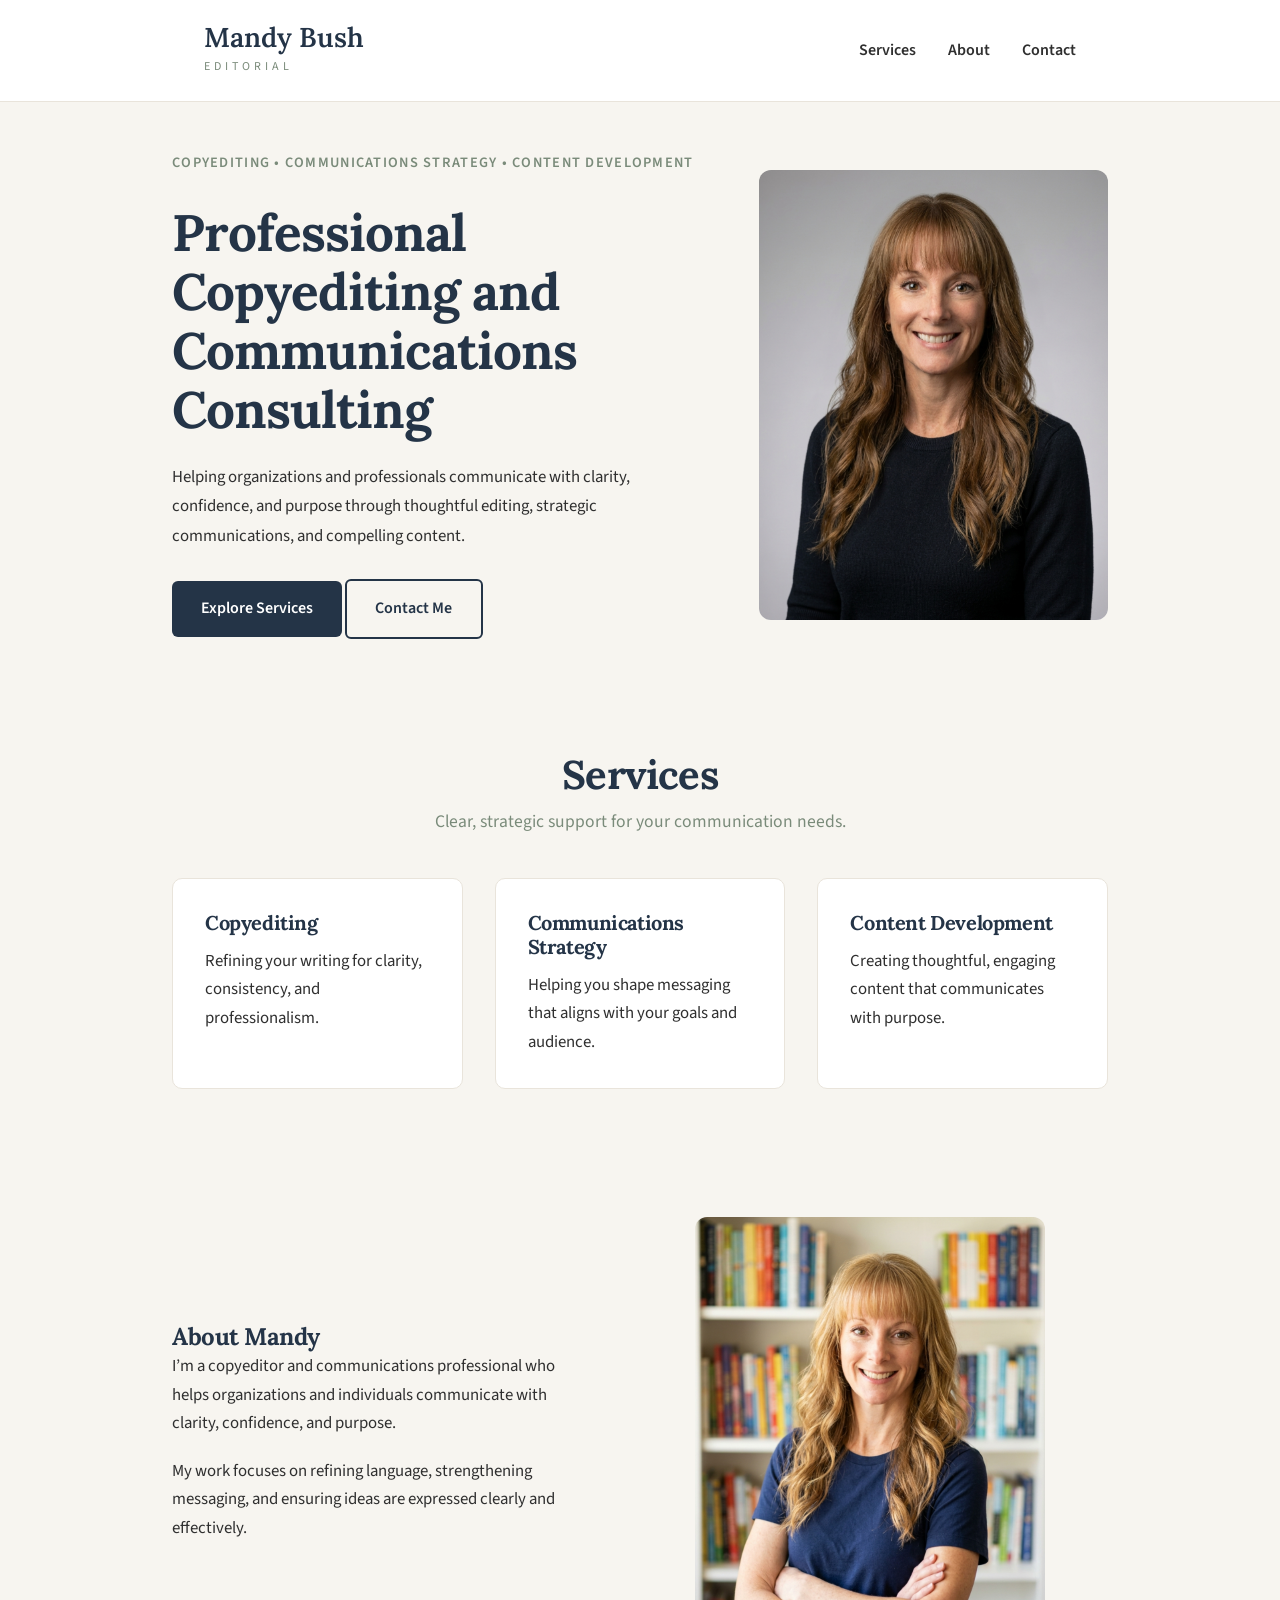
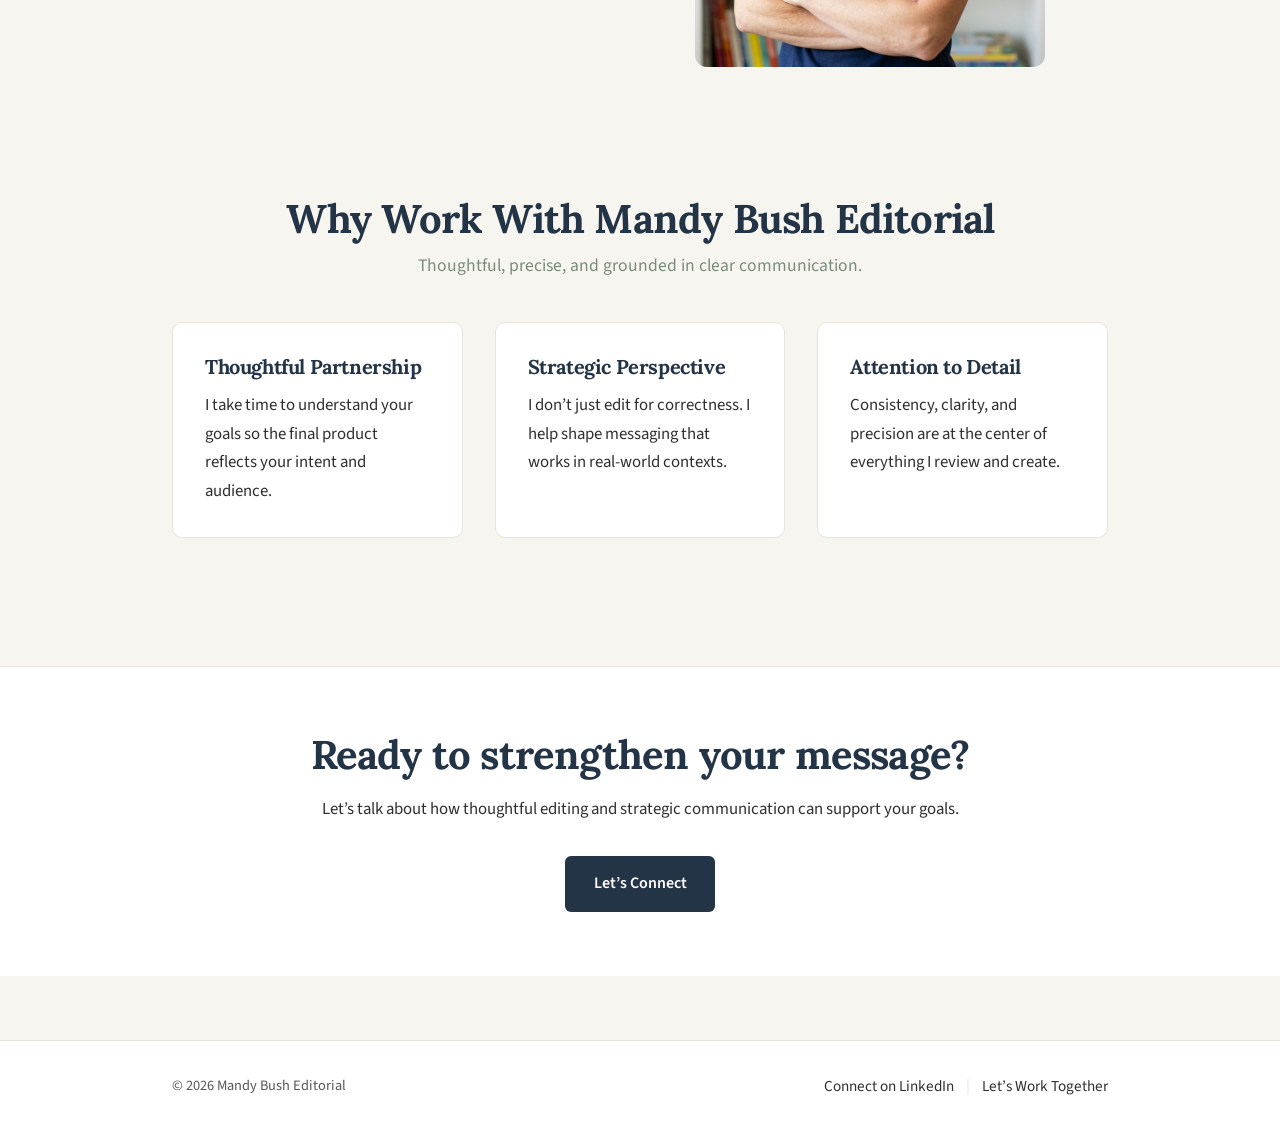
==== index.html @ 387d7956 "header and footer update" ====
<!DOCTYPE html>
<html lang="en">
<head>
    <meta charset="UTF-8">
    <meta name="viewport" content="width=device-width, initial-scale=1.0">

    <title>Mandy Bush Editorial</title>

    <link rel="preconnect" href="https://fonts.googleapis.com">
    <link rel="preconnect" href="https://fonts.gstatic.com" crossorigin>

    <link href="https://fonts.googleapis.com/css2?family=Lora:wght@500;600;700&family=Source+Sans+3:wght@400;500;600&display=swap" rel="stylesheet">

    <link rel="stylesheet" href="css/style.css">
</head>

<body>

<header class="site-header">
    <div class="container">
    <nav>
        <div class="logo">
            <a href="index.html">
                <span class="logo-main">Mandy Bush</span>
                <span class="logo-sub">Editorial</span>
            </a>
        </div>

     <ul class="nav-links">
    <li><a href="services.html">Services</a></li>
    <li><a href="about.html">About</a></li>
    <li><a href="contact.html">Contact</a></li>
</ul>
    </nav>
</div>
</header>
<main>
<section class="hero">
    <div class="container">
        <div class="hero-grid">

        <div class="hero-text">
            <p class="eyebrow">Copyediting • Communications Strategy • Content Development</p>

            <h2>Professional Copyediting and Communications Consulting</h2>

            <p class="hero-description">
                Helping organizations and professionals communicate with clarity, confidence, and purpose through thoughtful editing, strategic communications, and compelling content.
            </p>

            <div class="hero-buttons">
                <a href="services.html" class="button">Explore Services</a>
                <a href="contact.html" class="button button-secondary">Contact Me</a>
            </div>
        </div>

        <img src="images/headshot.jpg" alt="Mandy Bush" class="hero-photo">

        </div>
    </div>
</section>

<section class="services">
    <div class="container">
    <div class="section-header">
        <h3>Services</h3>
        <p>Clear, strategic support for your communication needs.</p>
        </div>

    <div class="services-grid">

        <div class="service-card">
            <h4>Copyediting</h4>
            <p>Refining your writing for clarity, consistency, and professionalism.</p>
        </div>

        <div class="service-card">
            <h4>Communications Strategy</h4>
            <p>Helping you shape messaging that aligns with your goals and audience.</p>
        </div>

        <div class="service-card">
            <h4>Content Development</h4>
            <p>Creating thoughtful, engaging content that communicates with purpose.</p>
        </div>

    </div>
</div>
</section>
<section class="about-preview">
    <div class="container about-grid">

        <div class="about-text">
            <h2>About Mandy</h2>

            <p>
                I’m a copyeditor and communications professional who helps organizations and individuals communicate with clarity, confidence, and purpose.
            </p>

            <p>
                My work focuses on refining language, strengthening messaging, and ensuring ideas are expressed clearly and effectively.
            </p>
        </div>

        <!-- IMAGE SIDE -->
        <div class="about-image">
            <img src="images/workinginhomelibrary.jpg" alt="Mandy Bush working" class="hero-photo">
        </div>

    </div>
</section>
<section class="why-section">
    <div class="container">
    <div class="section-header">
     <h3>Why Work With Mandy Bush Editorial</h3>
        <p>Thoughtful, precise, and grounded in clear communication.</p>
    </div>

    <div class="why-grid">

        <div class="why-card">
            <h4>Thoughtful Partnership</h4>
            <p>I take time to understand your goals so the final product reflects your intent and audience.</p>
        </div>

        <div class="why-card">
            <h4>Strategic Perspective</h4>
            <p>I don’t just edit for correctness. I help shape messaging that works in real-world contexts.</p>
        </div>

        <div class="why-card">
            <h4>Attention to Detail</h4>
            <p>Consistency, clarity, and precision are at the center of everything I review and create.</p>
        </div>

    </div>
</div>
</section>
<section class="cta">
    <div class="container">
    <div class="cta-content">
        <h3>Ready to strengthen your message?</h3>

        <p>
            Let’s talk about how thoughtful editing and strategic communication can support your goals.
        </p>

        <a href="contact.html" class="button">Let’s Connect</a>
        </div>
</section>

</main>
<div id="footer"></div>

<script>
fetch("/partials/footer.html")
  .then(res => res.text())
  .then(data => {
    document.getElementById("footer").innerHTML = data;
  });
</script>

</body>
</html>
---- css/style.css ----
/* ===================================
   1. Variables
=================================== */
:root {
    --container: 1000px;
    --gutter: 2rem;

    --color-background: #f7f5f0;
    --color-surface: #ffffff;
    --color-text: #2f2f2f;
    --color-heading: #243447;
    --color-accent: #7a8b7a;
    --color-border: #e9e4db;

    --font-heading: "Lora", serif;
    --font-body: "Source Sans 3", Arial, sans-serif;

    --transition: 0.3s ease;
}
/* ===================================
   2. Base Styles
=================================== */
*,
*::before,
*::after {
    margin: 0;
    padding: 0;
    box-sizing: border-box;
}
html {
    scroll-behavior: smooth;
}
body {
    font-family: var(--font-body);
    background: var(--color-background);
    color: var(--color-text);
    line-height: 1.7;
}
img {
    display: block;
    max-width: 100%;
    height: auto;
}
a {
    color: inherit;
    text-decoration: none;
    transition: color var(--transition);
}
ul {
    list-style: none;
}
.container {
    max-width: var(--container);
    margin: 0 auto;
    padding: 0 var(--gutter);
}
/* ===================================
   3. Header & Navigation
=================================== */
header {
    background: var(--color-surface);
    border-bottom: 1px solid var(--color-border);
}
nav {
    max-width: var(--container);
    margin: 0 auto;
    padding: 1.5rem var(--gutter);

    display: flex;
    justify-content: space-between;
    align-items: center;
}
.logo a {
    display: flex;
    flex-direction: column;
}
.logo-main {
    font-family: var(--font-heading);
    font-size: 1.7rem;
    font-weight: 600;
    color: var(--color-heading);
    line-height: 1;
}
.logo-sub {
    font-size: .75rem;
    letter-spacing: .25rem;
    text-transform: uppercase;
    color: var(--color-accent);
    margin-top: .35rem;
}
.nav-links {
    display: flex;
    gap: 2rem;
}
.nav-links a {
    font-weight: 600;
}
.nav-links a:hover {
    color: var(--color-accent);
}
header {
    position: sticky;
    top: 0;
    z-index: 1000;
}
/* ===================================
   4. Hero
=================================== */
.hero {
    padding: 3rem 0;
}
.hero-grid {
    display: grid;
    grid-template-columns: 1.2fr 0.8fr;
    gap: 4rem;
    align-items: center;
}
.hero-text {
    max-width: 620px;
    text-align: left;
}
.hero h2 {
    font-family: var(--font-heading);
    font-size: clamp(2.5rem, 5vw, 3.2rem);
    line-height: 1.15;
    color: var(--color-heading);
    margin-bottom: 1.5rem;
}
.hero-description,
.hero-text p {
    margin-bottom: 1.75rem;
}
.hero-image {
    display: flex;
    justify-content: center;
    align-items: center;
}
.eyebrow {
    color: var(--color-accent);
    font-size: 0.9rem;
    font-weight: 600;
    letter-spacing: 0.08rem;
    text-transform: uppercase;
    margin-bottom: 1rem;
}
/* ===================================
   Buttons
=================================== */
.button {
    display: inline-block;
    padding: 0.9rem 1.8rem;
    background: var(--color-heading);
    color: white;
    border-radius: 6px;
    font-weight: 600;
    transition: background var(--transition),
                transform var(--transition);
}
.button:hover {
    background: var(--color-accent);
    transform: translateY(-2px);
}
.button-secondary {
    background: transparent;
    color: var(--color-heading);
    border: 2px solid var(--color-heading);
}
.button-secondary:hover {
    background: var(--color-heading);
    color: white;
}
/* ===================================
   5. Services
=================================== */
.services {
    padding: 4rem 0;
}
.section-header {
    max-width: 900px;
    margin: 0 auto 2.5rem;
    text-align: center;
}
.section-header h3 {
    font-family: var(--font-heading);
    font-size: 2.5rem;
    color: var(--color-heading);
    margin-bottom: 0.5rem;
}
.section-header p {
    font-size: 1.1rem;
    color: var(--color-accent);
}
.services-grid {
    display: grid;
    grid-template-columns: repeat(3, 1fr);
    gap: 2rem;
}
.service-card {
    background: var(--color-surface);
    border: 1px solid var(--color-border);
    border-radius: 10px;
    padding: 2rem;
    transition: transform var(--transition), box-shadow var(--transition);
}

.service-card:hover {
    transform: translateY(-4px);
    box-shadow: 0 10px 24px rgba(0, 0, 0, 0.06);
}

.service-card h4 {
    font-family: var(--font-heading);
    color: var(--color-heading);
    margin-bottom: 0.75rem;
}

.service-card p {
    line-height: 1.7;
}
/* ===================================
   6. About Preview (Homepage)
=================================== */
.about-preview {
    padding: 4rem 0;
}
.about-grid {
    display: grid;
    grid-template-columns: 1fr 1.2fr;
    gap: 4rem;
    align-items: center;
}
.about-image {
    display: flex;
    justify-content: center;
    align-items: center;
}
.about-text h3 {
    font-family: var(--font-heading);
    font-size: 2.5rem;
    color: var(--color-heading);
    margin-bottom: 1.5rem;
}
.about-text p {
    margin-bottom: 1.2rem;
    line-height: 1.7;
}
/* ===================================
   7. Why Work With Mandy Bush Editorial
=================================== */
.why-section {
    padding: 4rem 0;
}
.why-grid {
    display: grid;
    grid-template-columns: repeat(3, 1fr);
    gap: 2rem;
}
.why-card {
    background: var(--color-surface);
    border: 1px solid var(--color-border);
    border-radius: 10px;
    padding: 2rem;
    transition: transform var(--transition), box-shadow var(--transition);
}

.why-card:hover {
    transform: translateY(-4px);
    box-shadow: 0 10px 24px rgba(0, 0, 0, 0.06);
}

.why-card h4 {
    font-family: var(--font-heading);
    color: var(--color-heading);
    margin-bottom: 0.75rem;
}

.why-card p {
    line-height: 1.7;
}
/* ===================================
   8. Call to Action
=================================== */
.cta {
    padding: 4rem 2rem;
    margin-top: 4rem;
    background: var(--color-surface);
    border-top: 1px solid var(--color-border);
}
.cta-content {
    max-width: 800px;
    margin: 0 auto;
    text-align: center;
}
.cta h3 {
    font-family: var(--font-heading);
    font-size: 2.5rem;
    color: var(--color-heading);
    margin-bottom: 1rem;
}
.cta p {
    max-width: 650px;
    margin: 0 auto 2rem;
    line-height: 1.7;
}
/* ===================================
   9. Global Typography
=================================== */
section {
    padding: 5rem 2rem;
}
h1,
h2,
h3,
h4 {
    font-family: var(--font-heading);
    color: var(--color-heading);
    line-height: 1.2;
    letter-spacing: -0.02em;
}
h3 {
    font-size: 2.2rem;
    margin-bottom: 1rem;
}
h4 {
    font-size: 1.25rem;
    margin-bottom: 0.75rem;
}
p {
    font-size: 1.05rem;
    line-height: 1.75;
    color: var(--color-text);
}
.hero-text,
.about-text {
    text-align: left;
}
/* ===================================
   Responsive
=================================== */
@media (max-width: 900px) {
    .hero-grid,
    .about-grid,
    .contact-grid {
        grid-template-columns: 1fr;
        text-align: center;
    }
    .services-grid,
    .why-grid {
        grid-template-columns: 1fr;
    }
    .hero-text {
        text-align: center;
    }
    .hero-image {
        margin-top: 2rem;
        justify-content: center;
    }
    .hero-photo {
        width: 280px;
        height: 360px;
        margin: 0 auto;
    }
}
@media (max-width: 600px) {
    .hero h2 {
        font-size: 2.2rem;
    }
    h3 {
        font-size: 1.8rem;
    }
    section {
        padding: 3.5rem 1.5rem;
    }
    nav {
        flex-direction: column;
        gap: 1rem;
    }
    .nav-links {
        flex-direction: column;
        gap: 1rem;
        align-items: center;
    }
}
/* ===================================
   About Page
=================================== */
.page-hero {
    padding: 4rem 0 2rem;
    text-align: center;
}
.page-hero h1 {
    font-family: "Lora", serif;
    font-size: 3rem;
    color: #243447;
    margin-bottom: 0.5rem;
}
.page-hero p {
    color: #7a8b7a;
    font-size: 1.2rem;
}
.about-page {
    padding: 3rem 0 5rem;
}
.about-page-grid {
    display: grid;
    grid-template-columns: 1.2fr 0.8fr;
    gap: 4rem;
    align-items: center;
}
.about-page-text p {
    margin-bottom: 1.2rem;
    line-height: 1.8;
}
.about-page-image {
    display: flex;
    justify-content: center;
}
.about-page-image img {
    width: 100%;
    max-width: 360px;
    border-radius: 12px;
}
/* ===================================
   12. Contact Page
=================================== */
.contact-section {
    padding: 3rem 0 5rem;
}
.contact-grid {
    display: grid;
    grid-template-columns: 1.2fr 1fr;
    gap: 4rem;
    align-items: start;
}
.contact-text h2 {
    font-size: 2.2rem;
    margin-bottom: 1rem;
}
.contact-text p {
    margin-bottom: 1rem;
}
.contact-card {
    background: var(--color-surface);
    border: 1px solid var(--color-border);
    padding: 2rem;
    border-radius: 10px;
}
.contact-card h3 {
    font-family: var(--font-heading);
    margin-bottom: 1rem;
    color: var(--color-heading);
}
.contact-card ul {
    list-style: disc;
    padding-left: 1.2rem;
}
.contact-card li {
    margin-bottom: 0.5rem;
}
/* ===================================
   13. Services Page
=================================== */
.services-page .services-grid {
    margin-top: 2rem;
}
/* ===================================
   Image Styling (GLOBAL CONSOLIDATION)
=================================== */
.hero-photo {
    width: 350px;
    height: 450px;
    object-fit: cover;
    border-radius: 12px;
    display: block;
    transition: transform var(--transition);
}
.hero-photo:hover {
    transform: scale(1.02);
}
.site-footer {
    background: var(--color-surface);
    border-top: 1px solid var(--color-border);
    padding: 2rem 0;
    margin-top: 4rem;
}

.footer-inner {
    display: flex;
    justify-content: space-between;
    align-items: center;
}

.footer-left {
    font-size: 0.9rem;
    color: var(--color-text);
    opacity: 0.8;
}

.footer-right {
    display: flex;
    align-items: center;
    gap: 0.75rem;
}

.footer-link {
    color: var(--color-text);
    text-decoration: none;
    font-size: 0.95rem;
    transition: var(--transition);
}

.footer-link:hover {
    color: var(--color-accent);
}

.footer-divider {
    color: var(--color-border);
}

@media (max-width: 700px) {
    .footer-inner {
        flex-direction: column;
        gap: 1rem;
        text-align: center;
    }
}
.container {
    max-width: var(--container);
    margin: 0 auto;
    padding: 0 var(--gutter);
}
.site-header,
.site-footer {
    background: var(--color-surface);
}
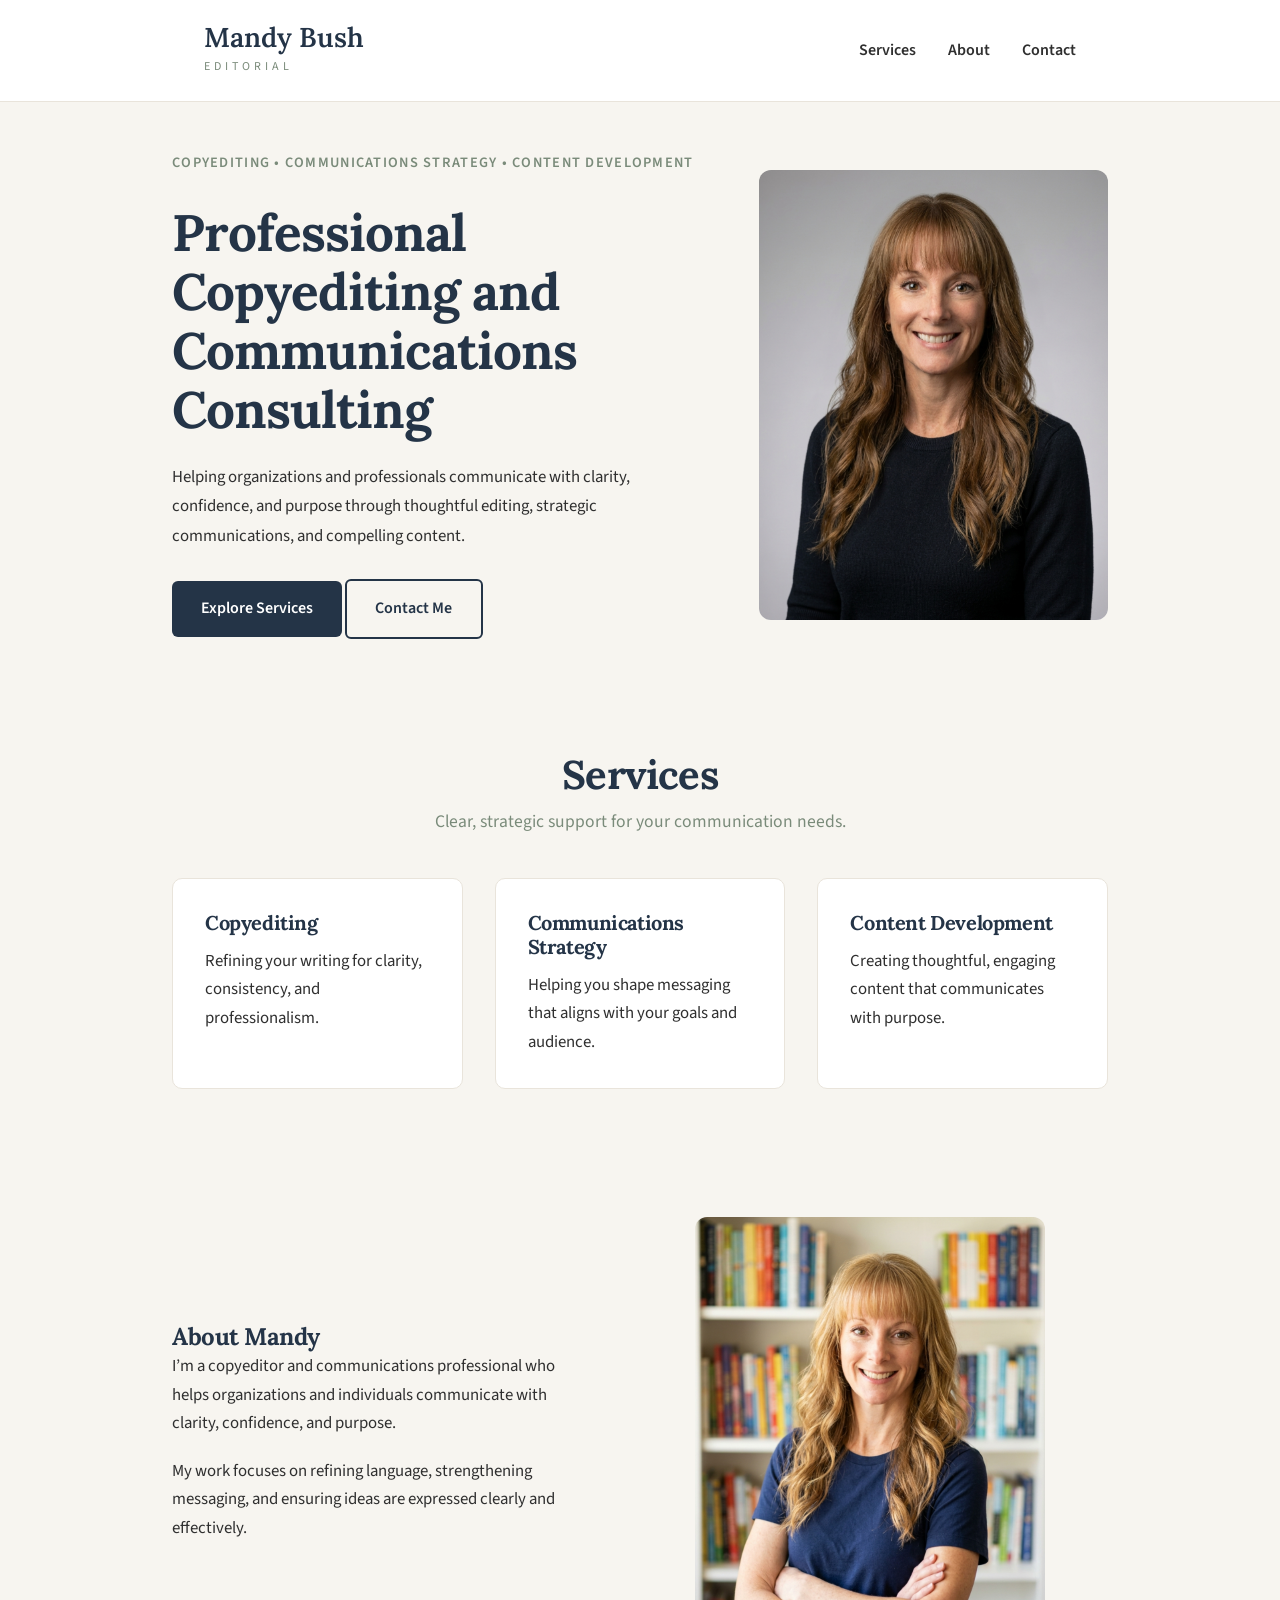
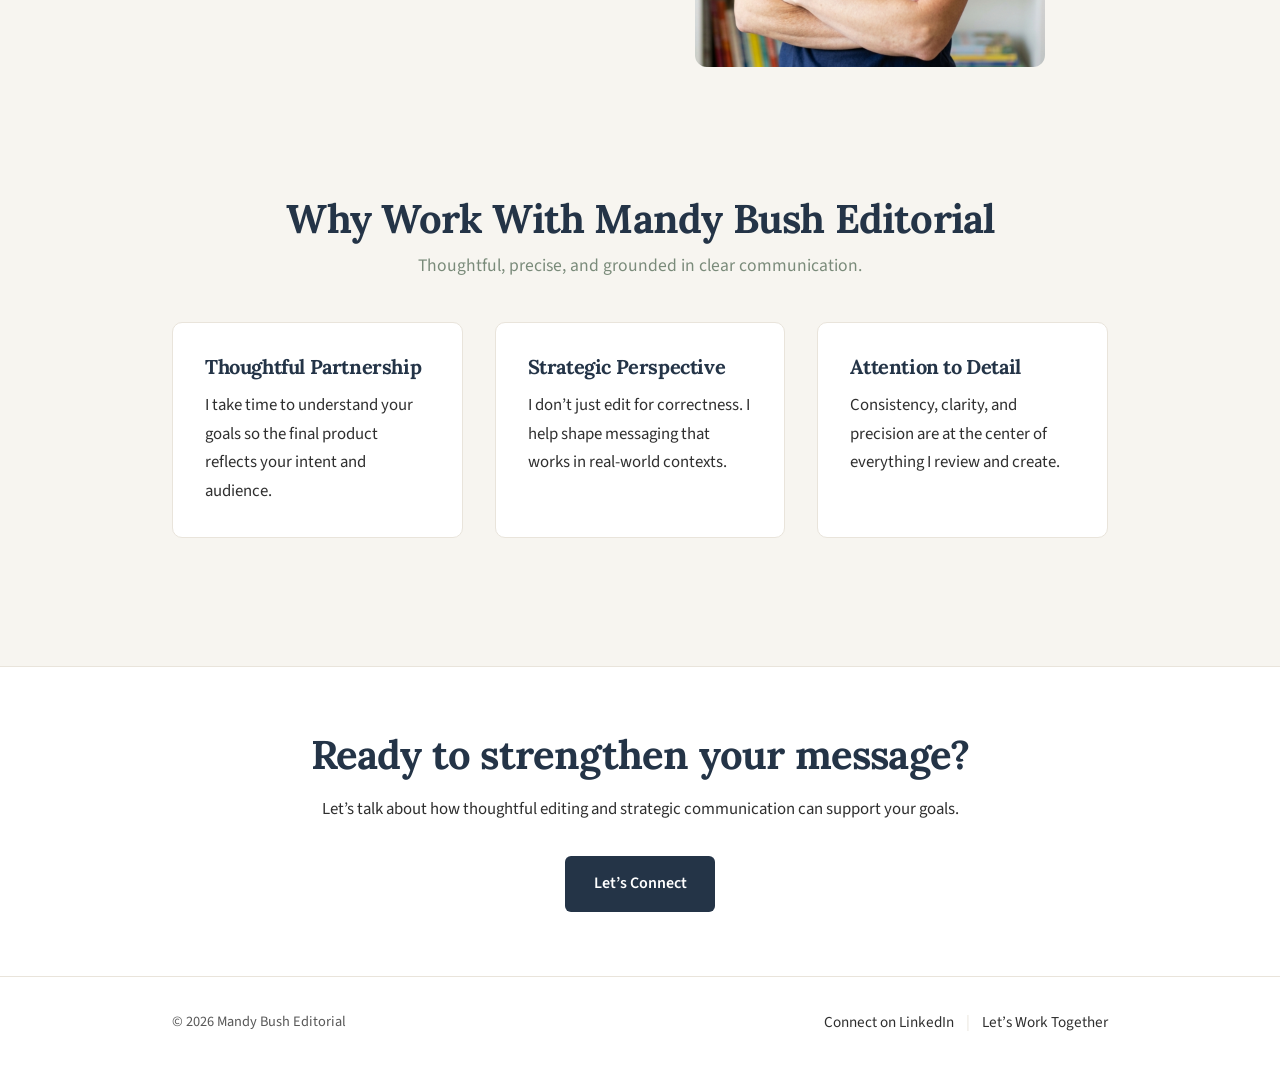
==== commit a7df866c: "update CTA spacing" ====
--- a/index.html
+++ b/index.html
@@ -148,10 +148,8 @@
         <a href="contact.html" class="button">Let’s Connect</a>
         </div>
 </section>
-
 </main>
 <div id="footer"></div>
-
 <script>
 fetch("/partials/footer.html")
   .then(res => res.text())
--- a/css/style.css
+++ b/css/style.css
@@ -532,4 +532,18 @@
 .site-header,
 .site-footer {
     background: var(--color-surface);
+}
+main {
+    margin-bottom: 0;
+    padding-bottom: 0;
+}
+main > *:last-child {
+    margin-bottom: 0;
+}
+.site-footer {
+    margin-top: 0; /* prevents double spacing */
+}
+
+main {
+    padding-bottom: 0;
 }
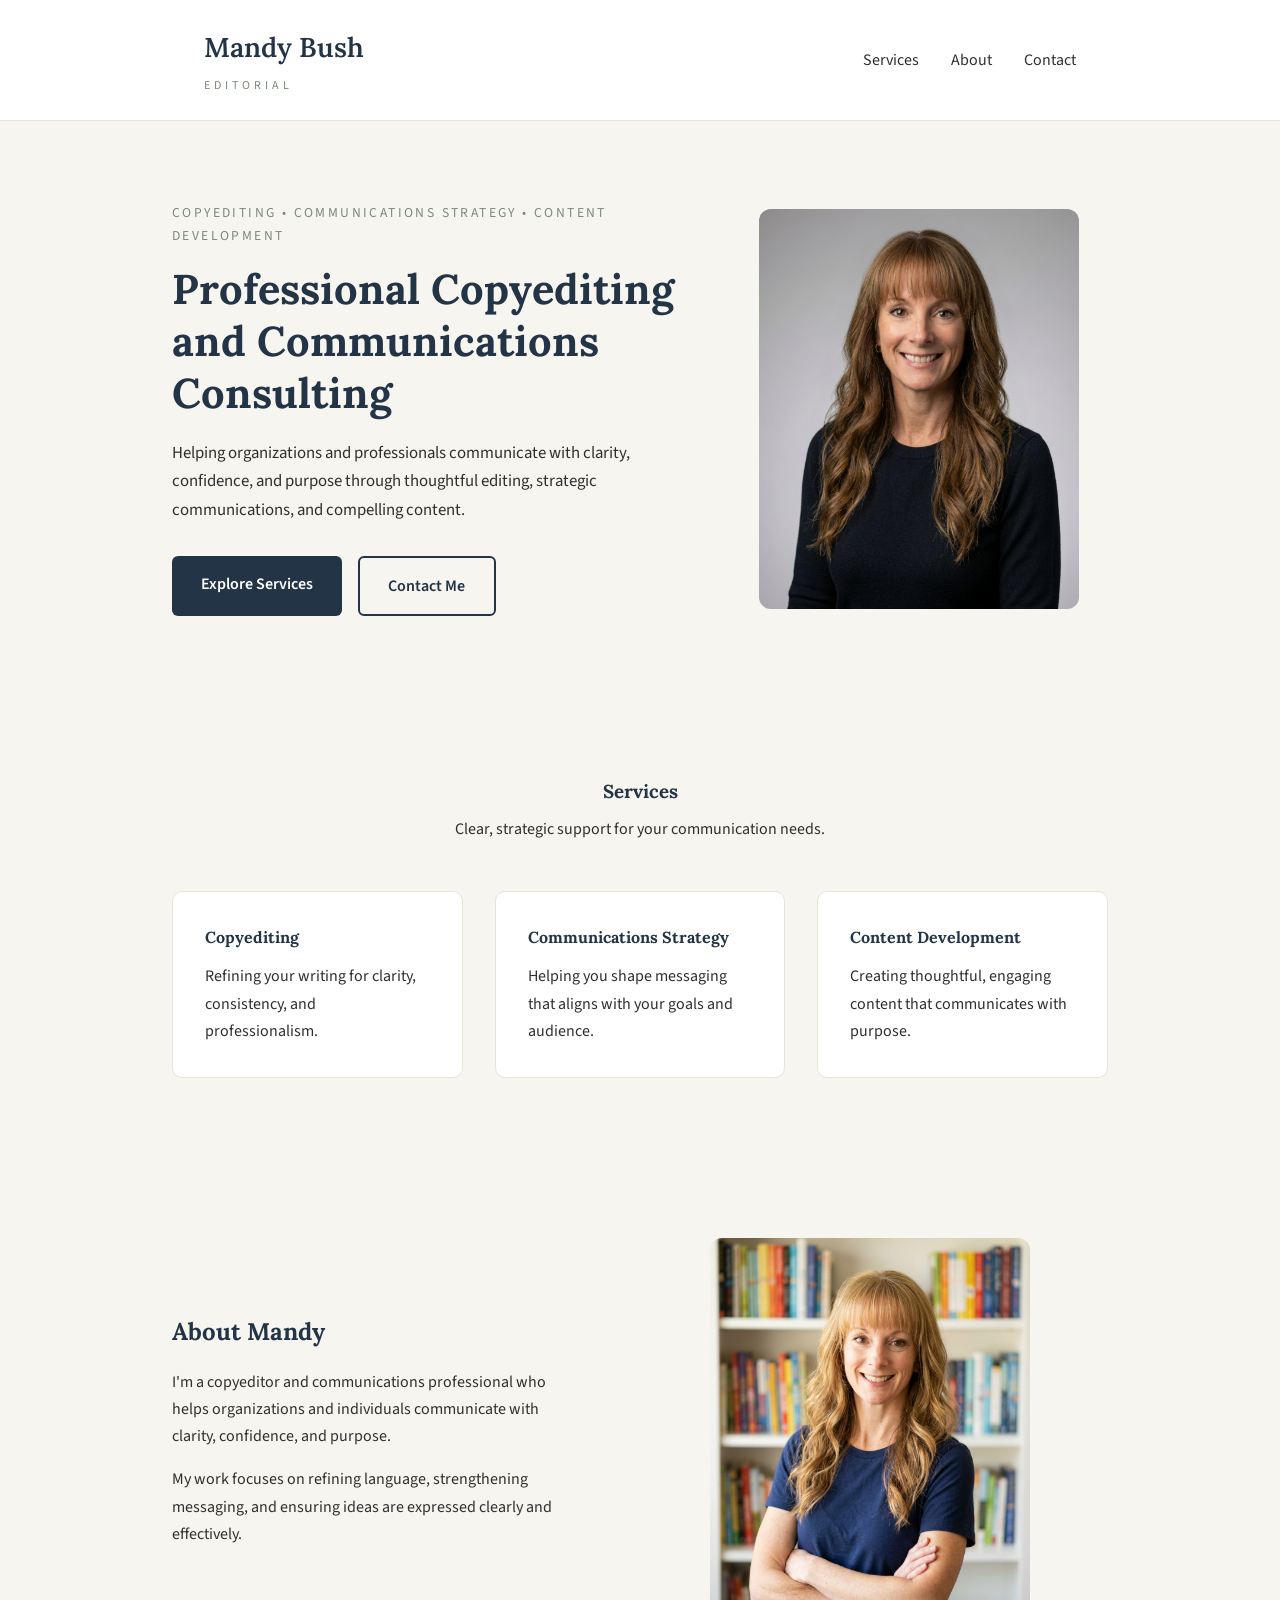
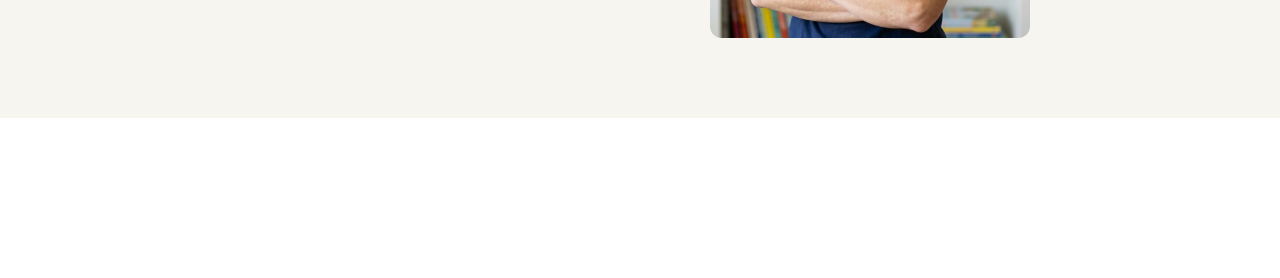
==== commit ed835e48: "update index.html" ====
--- a/index.html
+++ b/index.html
@@ -3,14 +3,10 @@
 <head>
     <meta charset="UTF-8">
     <meta name="viewport" content="width=device-width, initial-scale=1.0">
-
     <title>Mandy Bush Editorial</title>
-
     <link rel="preconnect" href="https://fonts.googleapis.com">
     <link rel="preconnect" href="https://fonts.gstatic.com" crossorigin>
-
     <link href="https://fonts.googleapis.com/css2?family=Lora:wght@500;600;700&family=Source+Sans+3:wght@400;500;600&display=swap" rel="stylesheet">
-
     <link rel="stylesheet" href="css/style.css">
 </head>
 
@@ -18,145 +14,80 @@
 
 <header class="site-header">
     <div class="container">
-    <nav>
-        <div class="logo">
-            <a href="index.html">
-                <span class="logo-main">Mandy Bush</span>
-                <span class="logo-sub">Editorial</span>
-            </a>
-        </div>
+        <nav>
+            <div class="logo">
+                <a href="index.html">
+                    <span class="logo-main">Mandy Bush</span>
+                    <span class="logo-sub">Editorial</span>
+                </a>
+            </div>
+            <ul class="nav-links">
+                <li><a href="services.html">Services</a></li>
+                <li><a href="about.html">About</a></li>
+                <li><a href="contact.html">Contact</a></li>
+            </ul>
+        </nav>
+    </div>
+</header>
 
-     <ul class="nav-links">
-    <li><a href="services.html">Services</a></li>
-    <li><a href="about.html">About</a></li>
-    <li><a href="contact.html">Contact</a></li>
-</ul>
-    </nav>
-</div>
-</header>
 <main>
-<section class="hero">
-    <div class="container">
-        <div class="hero-grid">
 
-        <div class="hero-text">
-            <p class="eyebrow">Copyediting • Communications Strategy • Content Development</p>
-
-            <h2>Professional Copyediting and Communications Consulting</h2>
-
-            <p class="hero-description">
-                Helping organizations and professionals communicate with clarity, confidence, and purpose through thoughtful editing, strategic communications, and compelling content.
-            </p>
-
-            <div class="hero-buttons">
-                <a href="services.html" class="button">Explore Services</a>
-                <a href="contact.html" class="button button-secondary">Contact Me</a>
+    <section class="hero">
+        <div class="container">
+            <div class="hero-grid">
+                <div class="hero-text">
+                    <p class="eyebrow">Copyediting • Communications Strategy • Content Development</p>
+                    <h2>Professional Copyediting and Communications Consulting</h2>
+                    <p class="hero-description">
+                        Helping organizations and professionals communicate with clarity, confidence, and purpose through thoughtful editing, strategic communications, and compelling content.
+                    </p>
+                    <div class="hero-buttons">
+                        <a href="services.html" class="button">Explore Services</a>
+                        <a href="contact.html" class="button button-secondary">Contact Me</a>
+                    </div>
+                </div>
+                <img src="images/headshot.jpg" alt="Mandy Bush" class="hero-photo">
             </div>
         </div>
+    </section>
 
-        <img src="images/headshot.jpg" alt="Mandy Bush" class="hero-photo">
+    <section class="services">
+        <div class="container">
+            <div class="section-header">
+                <h3>Services</h3>
+                <p>Clear, strategic support for your communication needs.</p>
+            </div>
+            <div class="services-grid">
+                <div class="service-card">
+                    <h4>Copyediting</h4>
+                    <p>Refining your writing for clarity, consistency, and professionalism.</p>
+                </div>
+                <div class="service-card">
+                    <h4>Communications Strategy</h4>
+                    <p>Helping you shape messaging that aligns with your goals and audience.</p>
+                </div>
+                <div class="service-card">
+                    <h4>Content Development</h4>
+                    <p>Creating thoughtful, engaging content that communicates with purpose.</p>
+                </div>
+            </div>
+        </div>
+    </section>
 
+    <section class="about-preview">
+        <div class="container">
+            <div class="about-grid">
+                <div class="about-text">
+                    <h2>About Mandy</h2>
+                    <p>I'm a copyeditor and communications professional who helps organizations and individuals communicate with clarity, confidence, and purpose.</p>
+                    <p>My work focuses on refining language, strengthening messaging, and ensuring ideas are expressed clearly and effectively.</p>
+                </div>
+                <div class="about-image">
+                    <img src="images/workinginhomelibrary.jpg" alt="Mandy Bush working" class="hero-photo">
+                </div>
+            </div>
         </div>
-    </div>
-</section>
+    </section>
 
-<section class="services">
-    <div class="container">
-    <div class="section-header">
-        <h3>Services</h3>
-        <p>Clear, strategic support for your communication needs.</p>
-        </div>
-
-    <div class="services-grid">
-
-        <div class="service-card">
-            <h4>Copyediting</h4>
-            <p>Refining your writing for clarity, consistency, and professionalism.</p>
-        </div>
-
-        <div class="service-card">
-            <h4>Communications Strategy</h4>
-            <p>Helping you shape messaging that aligns with your goals and audience.</p>
-        </div>
-
-        <div class="service-card">
-            <h4>Content Development</h4>
-            <p>Creating thoughtful, engaging content that communicates with purpose.</p>
-        </div>
-
-    </div>
-</div>
-</section>
-<section class="about-preview">
-    <div class="container about-grid">
-
-        <div class="about-text">
-            <h2>About Mandy</h2>
-
-            <p>
-                I’m a copyeditor and communications professional who helps organizations and individuals communicate with clarity, confidence, and purpose.
-            </p>
-
-            <p>
-                My work focuses on refining language, strengthening messaging, and ensuring ideas are expressed clearly and effectively.
-            </p>
-        </div>
-
-        <!-- IMAGE SIDE -->
-        <div class="about-image">
-            <img src="images/workinginhomelibrary.jpg" alt="Mandy Bush working" class="hero-photo">
-        </div>
-
-    </div>
-</section>
-<section class="why-section">
-    <div class="container">
-    <div class="section-header">
-     <h3>Why Work With Mandy Bush Editorial</h3>
-        <p>Thoughtful, precise, and grounded in clear communication.</p>
-    </div>
-
-    <div class="why-grid">
-
-        <div class="why-card">
-            <h4>Thoughtful Partnership</h4>
-            <p>I take time to understand your goals so the final product reflects your intent and audience.</p>
-        </div>
-
-        <div class="why-card">
-            <h4>Strategic Perspective</h4>
-            <p>I don’t just edit for correctness. I help shape messaging that works in real-world contexts.</p>
-        </div>
-
-        <div class="why-card">
-            <h4>Attention to Detail</h4>
-            <p>Consistency, clarity, and precision are at the center of everything I review and create.</p>
-        </div>
-
-    </div>
-</div>
-</section>
-<section class="cta">
-    <div class="container">
-    <div class="cta-content">
-        <h3>Ready to strengthen your message?</h3>
-
-        <p>
-            Let’s talk about how thoughtful editing and strategic communication can support your goals.
-        </p>
-
-        <a href="contact.html" class="button">Let’s Connect</a>
-        </div>
-</section>
-</main>
-<div id="footer"></div>
-<script>
-fetch("/partials/footer.html")
-  .then(res => res.text())
-  .then(data => {
-    document.getElementById("footer").innerHTML = data;
-  });
-</script>
-
-</body>
-</html>
+    <section class="why-section">
+        <div
--- a/css/style.css
+++ b/css/style.css
@@ -17,6 +17,7 @@
 
     --transition: 0.3s ease;
 }
+
 /* ===================================
    2. Base Styles
 =================================== */
@@ -27,60 +28,79 @@
     padding: 0;
     box-sizing: border-box;
 }
+
 html {
     scroll-behavior: smooth;
 }
+
 body {
     font-family: var(--font-body);
     background: var(--color-background);
     color: var(--color-text);
     line-height: 1.7;
-}
+    min-height: 100vh;
+    display: flex;
+    flex-direction: column;
+}
+
+main {
+    flex: 1;
+}
+
 img {
     display: block;
     max-width: 100%;
     height: auto;
 }
+
 a {
     color: inherit;
     text-decoration: none;
     transition: color var(--transition);
 }
+
 ul {
     list-style: none;
 }
+
 .container {
     max-width: var(--container);
     margin: 0 auto;
     padding: 0 var(--gutter);
 }
+
 /* ===================================
    3. Header & Navigation
 =================================== */
-header {
+.site-header {
     background: var(--color-surface);
     border-bottom: 1px solid var(--color-border);
-}
-nav {
+    position: sticky;
+    top: 0;
+    z-index: 1000;
+}
+
+.site-header nav {
     max-width: var(--container);
     margin: 0 auto;
     padding: 1.5rem var(--gutter);
-
     display: flex;
     justify-content: space-between;
     align-items: center;
 }
+
 .logo a {
     display: flex;
     flex-direction: column;
 }
+
 .logo-main {
     font-family: var(--font-heading);
     font-size: 1.7rem;
     font-weight: 600;
     color: var(--color-heading);
-    line-height: 1;
-}
+}
+
 .logo-sub {
     font-size: .75rem;
     letter-spacing: .25rem;
@@ -88,63 +108,53 @@
     color: var(--color-accent);
     margin-top: .35rem;
 }
+
 .nav-links {
     display: flex;
     gap: 2rem;
 }
+
 .nav-links a {
-    font-weight: 600;
-}
+    font-family: var(--font-body);
+    font-size: 1rem;
+    color: var(--color-text);
+}
+
 .nav-links a:hover {
     color: var(--color-accent);
 }
-header {
-    position: sticky;
-    top: 0;
-    z-index: 1000;
-}
-/* ===================================
-   4. Hero
-=================================== */
-.hero {
-    padding: 3rem 0;
-}
-.hero-grid {
-    display: grid;
-    grid-template-columns: 1.2fr 0.8fr;
-    gap: 4rem;
-    align-items: center;
-}
-.hero-text {
-    max-width: 620px;
-    text-align: left;
-}
-.hero h2 {
+
+/* ===================================
+   4. Global Typography
+=================================== */
+h1, h2, h3, h4 {
     font-family: var(--font-heading);
-    font-size: clamp(2.5rem, 5vw, 3.2rem);
-    line-height: 1.15;
     color: var(--color-heading);
-    margin-bottom: 1.5rem;
-}
-.hero-description,
-.hero-text p {
-    margin-bottom: 1.75rem;
-}
-.hero-image {
-    display: flex;
-    justify-content: center;
-    align-items: center;
-}
+}
+
+section {
+    padding: 5rem 0;
+}
+
 .eyebrow {
+    font-size: 0.85rem;
+    letter-spacing: 0.15rem;
+    text-transform: uppercase;
     color: var(--color-accent);
-    font-size: 0.9rem;
-    font-weight: 600;
-    letter-spacing: 0.08rem;
-    text-transform: uppercase;
-    margin-bottom: 1rem;
-}
-/* ===================================
-   Buttons
+    margin-bottom: 1rem;
+}
+
+.section-header {
+    text-align: center;
+    margin-bottom: 3rem;
+}
+
+.section-header h3 {
+    margin-bottom: 0.5rem;
+}
+
+/* ===================================
+   5. Buttons
 =================================== */
 .button {
     display: inline-block;
@@ -153,360 +163,291 @@
     color: white;
     border-radius: 6px;
     font-weight: 600;
-    transition: background var(--transition),
-                transform var(--transition);
-}
+    transition: var(--transition);
+}
+
 .button:hover {
     background: var(--color-accent);
+    color: white;
     transform: translateY(-2px);
 }
+
 .button-secondary {
     background: transparent;
     color: var(--color-heading);
     border: 2px solid var(--color-heading);
 }
+
 .button-secondary:hover {
     background: var(--color-heading);
     color: white;
 }
-/* ===================================
-   5. Services
-=================================== */
-.services {
-    padding: 4rem 0;
-}
-.section-header {
-    max-width: 900px;
-    margin: 0 auto 2.5rem;
-    text-align: center;
-}
-.section-header h3 {
-    font-family: var(--font-heading);
-    font-size: 2.5rem;
-    color: var(--color-heading);
+
+/* ===================================
+   6. Hero (Homepage)
+=================================== */
+.hero {
+    padding: 5rem 0;
+}
+
+.hero-grid {
+    display: grid;
+    grid-template-columns: 1.2fr 0.8fr;
+    gap: 4rem;
+    align-items: center;
+}
+
+.hero-text {
+    max-width: 620px;
+}
+
+.hero-text h2 {
+    font-size: 2.6rem;
+    line-height: 1.25;
+    margin-bottom: 1.2rem;
+}
+
+.hero-description {
+    margin-bottom: 2rem;
+    font-size: 1.05rem;
+}
+
+.hero-buttons {
+    display: flex;
+    gap: 1rem;
+    flex-wrap: wrap;
+}
+
+/* ===================================
+   7. Hero Photo (shared)
+=================================== */
+.hero-photo {
+    width: 100%;
+    max-width: 320px;
+    height: auto;
+    display: block;
+    border-radius: 12px;
+    object-fit: cover;
+    transition: transform var(--transition);
+}
+
+.hero-photo:hover {
+    transform: scale(1.02);
+}
+
+/* ===================================
+   8. Page Hero (inner pages)
+=================================== */
+.page-hero {
+    padding: 4rem 0 3rem;
+    border-bottom: 1px solid var(--color-border);
+    margin-bottom: 1rem;
+}
+
+.page-hero h1 {
+    font-size: 2.6rem;
     margin-bottom: 0.5rem;
 }
-.section-header p {
+
+.page-hero p {
     font-size: 1.1rem;
     color: var(--color-accent);
 }
+
+/* ===================================
+   9. Services Section (Homepage)
+=================================== */
+.services {
+    padding: 5rem 0;
+    background: var(--color-background);
+}
+
 .services-grid {
     display: grid;
     grid-template-columns: repeat(3, 1fr);
     gap: 2rem;
 }
+
 .service-card {
     background: var(--color-surface);
     border: 1px solid var(--color-border);
     border-radius: 10px;
     padding: 2rem;
-    transition: transform var(--transition), box-shadow var(--transition);
-}
-
-.service-card:hover {
-    transform: translateY(-4px);
-    box-shadow: 0 10px 24px rgba(0, 0, 0, 0.06);
-}
-
+}
+
+.service-card h3,
 .service-card h4 {
-    font-family: var(--font-heading);
-    color: var(--color-heading);
     margin-bottom: 0.75rem;
 }
 
-.service-card p {
-    line-height: 1.7;
-}
-/* ===================================
-   6. About Preview (Homepage)
+/* ===================================
+   10. About Preview (Homepage)
 =================================== */
 .about-preview {
-    padding: 4rem 0;
-}
+    padding: 5rem 0;
+}
+
 .about-grid {
     display: grid;
     grid-template-columns: 1fr 1.2fr;
     gap: 4rem;
     align-items: center;
 }
+
+.about-text h2 {
+    margin-bottom: 1rem;
+}
+
+.about-text p {
+    margin-bottom: 1rem;
+}
+
 .about-image {
     display: flex;
     justify-content: center;
-    align-items: center;
-}
-.about-text h3 {
-    font-family: var(--font-heading);
-    font-size: 2.5rem;
-    color: var(--color-heading);
-    margin-bottom: 1.5rem;
-}
-.about-text p {
-    margin-bottom: 1.2rem;
-    line-height: 1.7;
-}
-/* ===================================
-   7. Why Work With Mandy Bush Editorial
+}
+
+/* ===================================
+   11. Why Section (Homepage)
 =================================== */
 .why-section {
-    padding: 4rem 0;
-}
+    padding: 5rem 0;
+    background: var(--color-surface);
+}
+
 .why-grid {
     display: grid;
     grid-template-columns: repeat(3, 1fr);
     gap: 2rem;
 }
+
 .why-card {
-    background: var(--color-surface);
+    background: var(--color-background);
     border: 1px solid var(--color-border);
     border-radius: 10px;
     padding: 2rem;
-    transition: transform var(--transition), box-shadow var(--transition);
-}
-
-.why-card:hover {
-    transform: translateY(-4px);
-    box-shadow: 0 10px 24px rgba(0, 0, 0, 0.06);
 }
 
 .why-card h4 {
-    font-family: var(--font-heading);
-    color: var(--color-heading);
     margin-bottom: 0.75rem;
 }
 
-.why-card p {
-    line-height: 1.7;
-}
-/* ===================================
-   8. Call to Action
+/* ===================================
+   12. CTA Section
 =================================== */
 .cta {
-    padding: 4rem 2rem;
-    margin-top: 4rem;
+    padding: 5rem 0;
     background: var(--color-surface);
-    border-top: 1px solid var(--color-border);
-}
-.cta-content {
-    max-width: 800px;
-    margin: 0 auto;
     text-align: center;
 }
+
+.cta h2,
 .cta h3 {
-    font-family: var(--font-heading);
-    font-size: 2.5rem;
-    color: var(--color-heading);
-    margin-bottom: 1rem;
-}
+    margin-bottom: 1rem;
+}
+
 .cta p {
-    max-width: 650px;
-    margin: 0 auto 2rem;
-    line-height: 1.7;
-}
-/* ===================================
-   9. Global Typography
-=================================== */
-section {
-    padding: 5rem 2rem;
-}
-h1,
-h2,
-h3,
-h4 {
-    font-family: var(--font-heading);
-    color: var(--color-heading);
-    line-height: 1.2;
-    letter-spacing: -0.02em;
-}
-h3 {
-    font-size: 2.2rem;
-    margin-bottom: 1rem;
-}
-h4 {
-    font-size: 1.25rem;
-    margin-bottom: 0.75rem;
-}
-p {
+    margin-bottom: 2rem;
     font-size: 1.05rem;
-    line-height: 1.75;
-    color: var(--color-text);
-}
-.hero-text,
-.about-text {
-    text-align: left;
-}
-/* ===================================
-   Responsive
-=================================== */
-@media (max-width: 900px) {
-    .hero-grid,
-    .about-grid,
-    .contact-grid {
-        grid-template-columns: 1fr;
-        text-align: center;
-    }
-    .services-grid,
-    .why-grid {
-        grid-template-columns: 1fr;
-    }
-    .hero-text {
-        text-align: center;
-    }
-    .hero-image {
-        margin-top: 2rem;
-        justify-content: center;
-    }
-    .hero-photo {
-        width: 280px;
-        height: 360px;
-        margin: 0 auto;
-    }
-}
-@media (max-width: 600px) {
-    .hero h2 {
-        font-size: 2.2rem;
-    }
-    h3 {
-        font-size: 1.8rem;
-    }
-    section {
-        padding: 3.5rem 1.5rem;
-    }
-    nav {
-        flex-direction: column;
-        gap: 1rem;
-    }
-    .nav-links {
-        flex-direction: column;
-        gap: 1rem;
-        align-items: center;
-    }
-}
-/* ===================================
-   About Page
-=================================== */
-.page-hero {
-    padding: 4rem 0 2rem;
-    text-align: center;
-}
-.page-hero h1 {
-    font-family: "Lora", serif;
-    font-size: 3rem;
-    color: #243447;
-    margin-bottom: 0.5rem;
-}
-.page-hero p {
-    color: #7a8b7a;
-    font-size: 1.2rem;
-}
+}
+
+/* ===================================
+   13. About Page
+=================================== */
 .about-page {
-    padding: 3rem 0 5rem;
-}
+    padding: 4rem 0 5rem;
+}
+
 .about-page-grid {
     display: grid;
     grid-template-columns: 1.2fr 0.8fr;
     gap: 4rem;
-    align-items: center;
-}
+    align-items: start;
+}
+
 .about-page-text p {
     margin-bottom: 1.2rem;
     line-height: 1.8;
 }
+
 .about-page-image {
     display: flex;
     justify-content: center;
-}
-.about-page-image img {
-    width: 100%;
-    max-width: 360px;
-    border-radius: 12px;
-}
-/* ===================================
-   12. Contact Page
+    align-items: flex-start;
+}
+
+/* ===================================
+   14. Services Page
+=================================== */
+.services-page {
+    padding: 4rem 0;
+}
+
+/* ===================================
+   15. Contact Page
 =================================== */
 .contact-section {
-    padding: 3rem 0 5rem;
-}
+    padding: 4rem 0 5rem;
+}
+
 .contact-grid {
     display: grid;
     grid-template-columns: 1.2fr 1fr;
     gap: 4rem;
     align-items: start;
 }
+
 .contact-text h2 {
-    font-size: 2.2rem;
-    margin-bottom: 1rem;
-}
+    margin-bottom: 1rem;
+}
+
 .contact-text p {
     margin-bottom: 1rem;
 }
+
 .contact-card {
     background: var(--color-surface);
     border: 1px solid var(--color-border);
+    border-radius: 10px;
     padding: 2rem;
-    border-radius: 10px;
-}
+}
+
 .contact-card h3 {
-    font-family: var(--font-heading);
-    margin-bottom: 1rem;
-    color: var(--color-heading);
-}
+    margin-bottom: 1rem;
+}
+
 .contact-card ul {
     list-style: disc;
     padding-left: 1.2rem;
 }
-.contact-card li {
+
+.contact-card ul li {
     margin-bottom: 0.5rem;
 }
-/* ===================================
-   13. Services Page
-=================================== */
-.services-page .services-grid {
-    margin-top: 2rem;
-}
-/* ===================================
-   Image Styling (GLOBAL CONSOLIDATION)
-=================================== */
-.hero-photo {
-    width: 350px;
-    height: 450px;
-    object-fit: cover;
-    border-radius: 12px;
-    display: block;
-    transition: transform var(--transition);
-}
-.hero-photo:hover {
-    transform: scale(1.02);
-}
+
+/* ===================================
+   16. Footer
+=================================== */
 .site-footer {
     background: var(--color-surface);
     border-top: 1px solid var(--color-border);
     padding: 2rem 0;
-    margin-top: 4rem;
+    margin-top: auto;
+    width: 100%;
 }
 
 .footer-inner {
+    max-width: var(--container);
+    margin: 0 auto;
+    padding: 0 var(--gutter);
     display: flex;
     justify-content: space-between;
     align-items: center;
 }
 
-.footer-left {
-    font-size: 0.9rem;
-    color: var(--color-text);
-    opacity: 0.8;
-}
-
-.footer-right {
-    display: flex;
-    align-items: center;
-    gap: 0.75rem;
-}
-
 .footer-link {
     color: var(--color-text);
-    text-decoration: none;
-    font-size: 0.95rem;
-    transition: var(--transition);
+    transition: color var(--transition);
 }
 
 .footer-link:hover {
@@ -515,35 +456,62 @@
 
 .footer-divider {
     color: var(--color-border);
-}
-
-@media (max-width: 700px) {
+    margin: 0 0.5rem;
+}
+
+/* ===================================
+   17. Responsive
+=================================== */
+@media (max-width: 900px) {
+    .hero-grid,
+    .about-grid,
+    .about-page-grid,
+    .contact-grid {
+        grid-template-columns: 1fr;
+        gap: 2rem;
+        text-align: center;
+    }
+
+    .services-grid,
+    .why-grid {
+        grid-template-columns: 1fr;
+    }
+
+    .hero-buttons {
+        justify-content: center;
+    }
+
+    .about-image,
+    .about-page-image {
+        justify-content: center;
+    }
+
+    .hero-photo {
+        max-width: 280px;
+        margin: 0 auto;
+    }
+
     .footer-inner {
         flex-direction: column;
         gap: 1rem;
         text-align: center;
     }
 }
-.container {
-    max-width: var(--container);
-    margin: 0 auto;
-    padding: 0 var(--gutter);
-}
-.site-header,
-.site-footer {
-    background: var(--color-surface);
-}
-main {
-    margin-bottom: 0;
-    padding-bottom: 0;
-}
-main > *:last-child {
-    margin-bottom: 0;
-}
-.site-footer {
-    margin-top: 0; /* prevents double spacing */
-}
-
-main {
-    padding-bottom: 0;
+
+@media (max-width: 600px) {
+    nav {
+        flex-direction: column;
+        gap: 1rem;
+    }
+
+    .nav-links {
+        flex-direction: column;
+        gap: 1rem;
+        align-items: center;
+    }
+
+    .hero-text h2,
+    .page-hero h1 {
+        font-size: 2rem;
+    }
 }
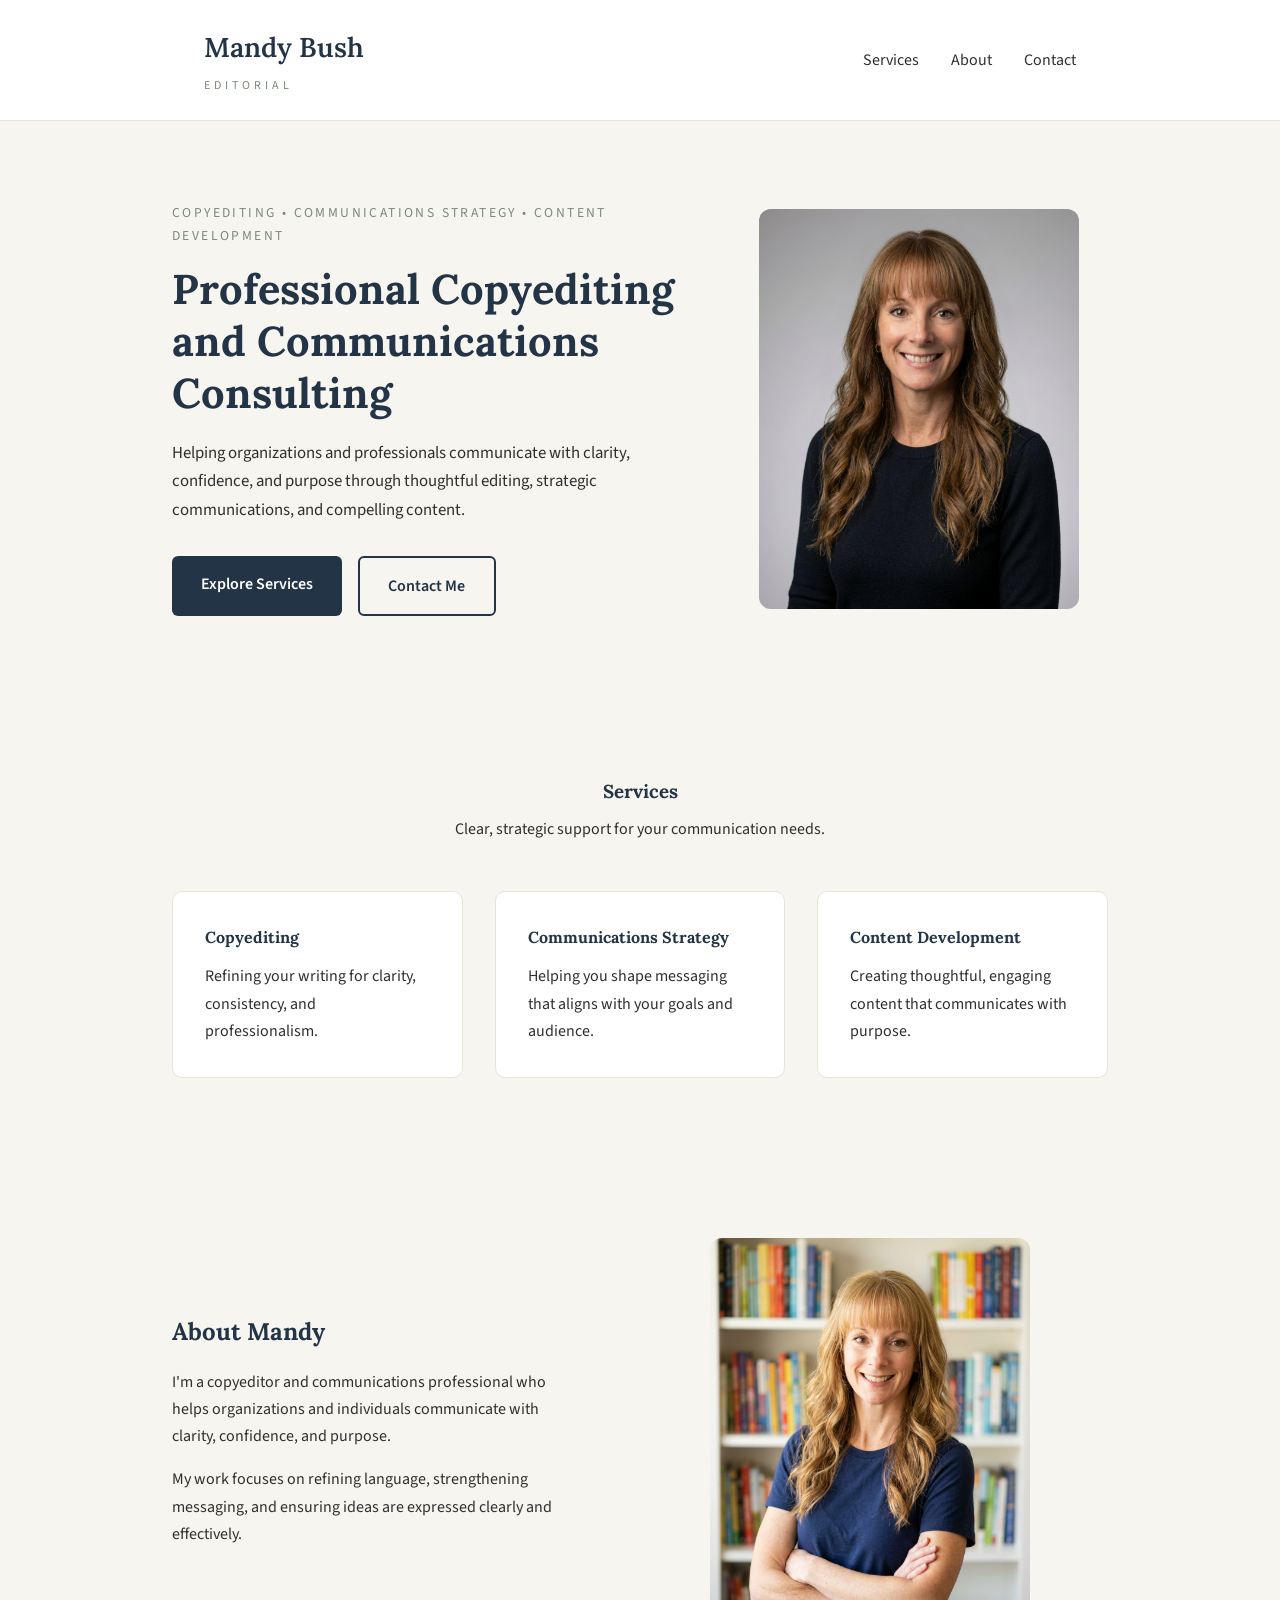
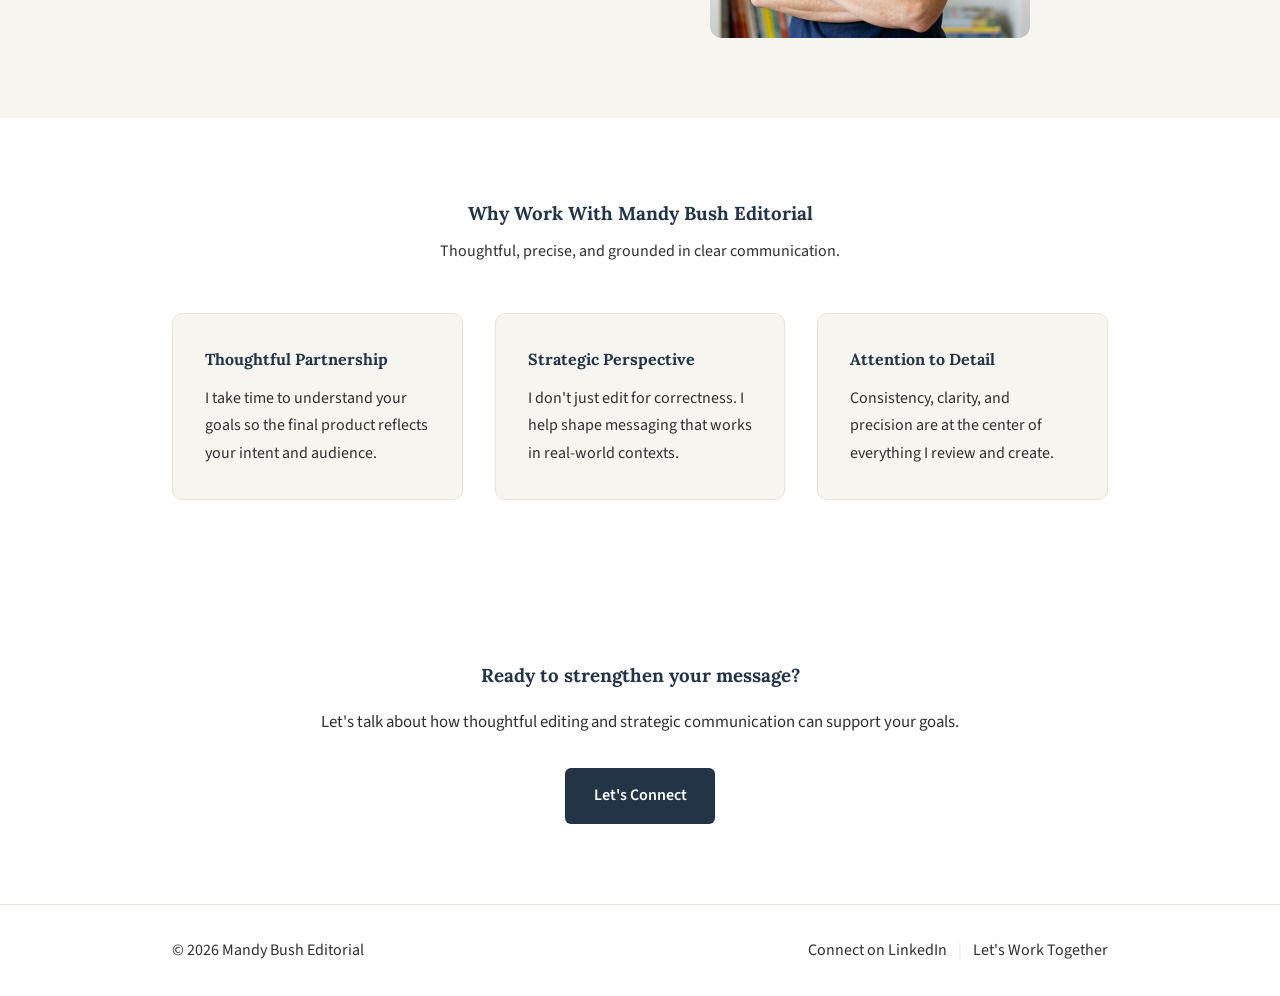
==== commit c344ccde: "update index.html" ====
--- a/index.html
+++ b/index.html
@@ -90,4 +90,46 @@
     </section>
 
     <section class="why-section">
-        <div
+        <div class="container">
+            <div class="section-header">
+                <h3>Why Work With Mandy Bush Editorial</h3>
+                <p>Thoughtful, precise, and grounded in clear communication.</p>
+            </div>
+            <div class="why-grid">
+                <div class="why-card">
+                    <h4>Thoughtful Partnership</h4>
+                    <p>I take time to understand your goals so the final product reflects your intent and audience.</p>
+                </div>
+                <div class="why-card">
+                    <h4>Strategic Perspective</h4>
+                    <p>I don't just edit for correctness. I help shape messaging that works in real-world contexts.</p>
+                </div>
+                <div class="why-card">
+                    <h4>Attention to Detail</h4>
+                    <p>Consistency, clarity, and precision are at the center of everything I review and create.</p>
+                </div>
+            </div>
+        </div>
+    </section>
+
+    <section class="cta">
+        <div class="container">
+            <h3>Ready to strengthen your message?</h3>
+            <p>Let's talk about how thoughtful editing and strategic communication can support your goals.</p>
+            <a href="contact.html" class="button">Let's Connect</a>
+        </div>
+    </section>
+
+</main>
+
+<div id="footer"></div>
+<script>
+    fetch("/partials/footer.html")
+      .then(res => res.text())
+      .then(data => {
+        document.getElementById("footer").innerHTML = data;
+      });
+</script>
+
+</body>
+</html>
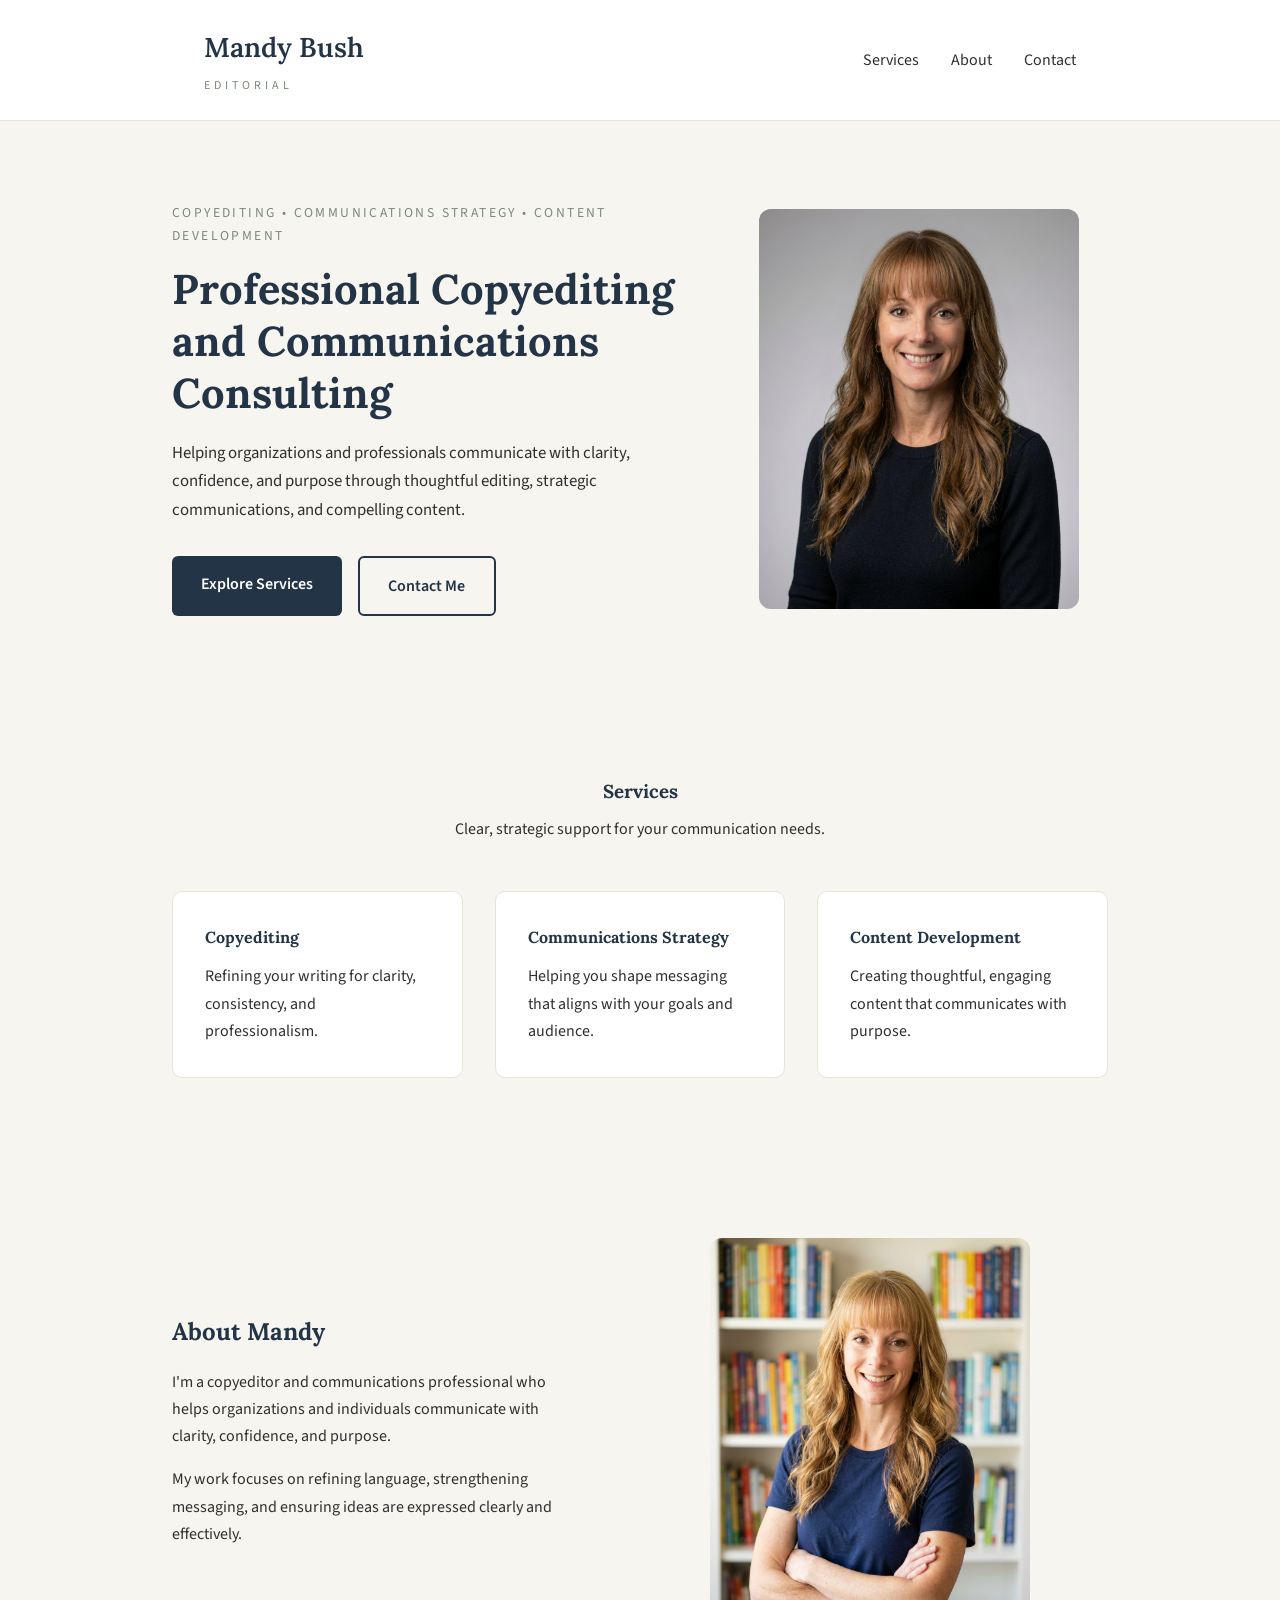
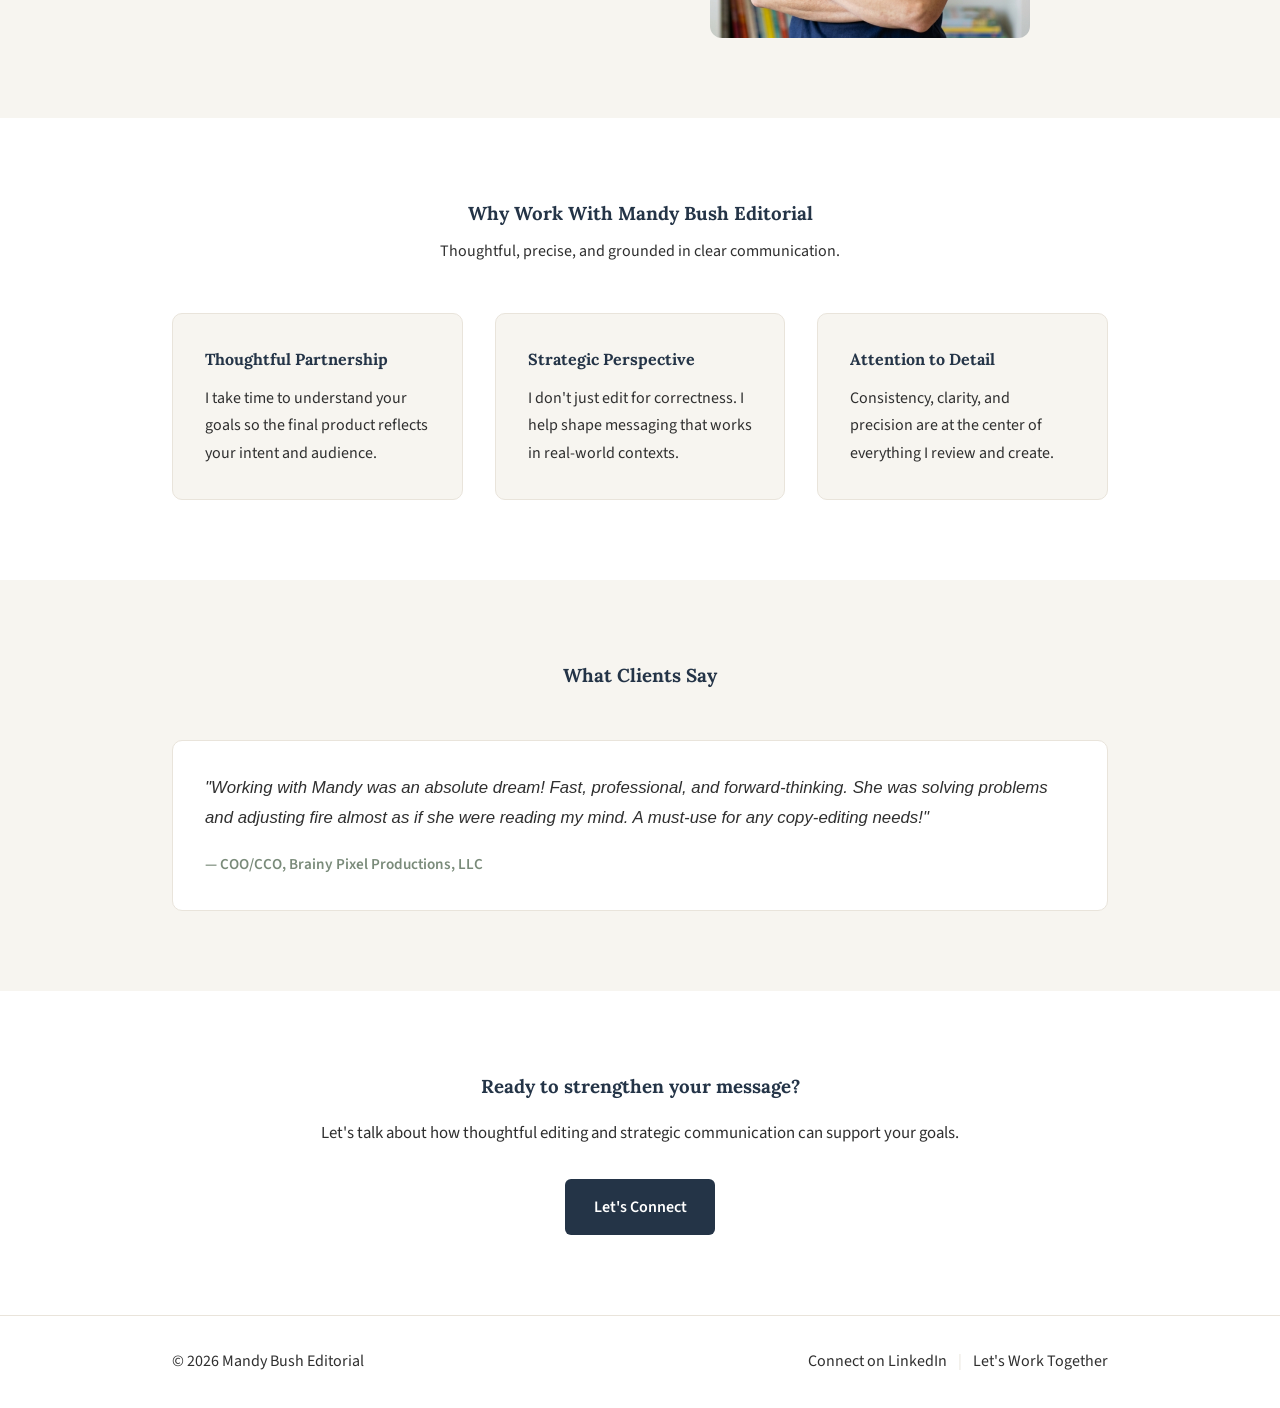
==== commit 12a8284e: "added testimonials" ====
--- a/index.html
+++ b/index.html
@@ -3,11 +3,41 @@
 <head>
     <meta charset="UTF-8">
     <meta name="viewport" content="width=device-width, initial-scale=1.0">
-    <title>Mandy Bush Editorial</title>
+
+    <!-- Primary SEO -->
+    <title>Mandy Bush Editorial | Copyediting & Communications Consulting</title>
+    <meta name="description" content="Mandy Bush Editorial offers professional copyediting, communications strategy, and content development for organizations and individuals who want to communicate with clarity and purpose.">
+    <meta name="robots" content="index, follow">
+    <!-- Favicon -->
+    <link rel="icon" type="image/x-icon" href="/favicon.ico">
+    <link rel="icon" type="image/png" sizes="32x32" href="/favicon-32x32.png">
+    <link rel="icon" type="image/png" sizes="16x16" href="/favicon-16x16.png">
+    <link rel="apple-touch-icon" sizes="180x180" href="/apple-touch-icon.png">
+    <link rel="canonical" href="https://www.mandybusheditorial.com/">
+
+    <!-- Open Graph -->
+    <meta property="og:type" content="website">
+    <meta property="og:url" content="https://www.mandybusheditorial.com/">
+    <meta property="og:title" content="Mandy Bush Editorial | Copyediting & Communications Consulting">
+    <meta property="og:description" content="Professional copyediting, communications strategy, and content development. Clear, purposeful communication for organizations and individuals.">
+    <meta property="og:image" content="https://www.mandybusheditorial.com/images/headshot.jpg">
+
+    <!-- Fonts -->
     <link rel="preconnect" href="https://fonts.googleapis.com">
     <link rel="preconnect" href="https://fonts.gstatic.com" crossorigin>
     <link href="https://fonts.googleapis.com/css2?family=Lora:wght@500;600;700&family=Source+Sans+3:wght@400;500;600&display=swap" rel="stylesheet">
+
+    <!-- Stylesheet -->
     <link rel="stylesheet" href="css/style.css">
+    <!-- Google Analytics -->
+    <script async src="https://www.googletagmanager.com/gtag/js?id=G-Q8B7W2BEQG"></script>
+    <script>
+        window.dataLayer = window.dataLayer || [];
+        function gtag(){dataLayer.push(arguments);}
+        gtag('js', new Date());
+        gtag('config', 'G-Q8B7W2BEQG');
+    </script>
+</head>
 </head>
 
 <body>
@@ -111,6 +141,20 @@
             </div>
         </div>
     </section>
+    
+    <section class="testimonials">
+        <div class="container">
+            <div class="section-header">
+                <h3>What Clients Say</h3>
+            </div>
+            <div class="testimonials-grid">
+                <div class="testimonial-card">
+                    <p class="testimonial-quote">"Working with Mandy was an absolute dream! Fast, professional, and forward-thinking. She was solving problems and adjusting fire almost as if she were reading my mind. A must-use for any copy-editing needs!"</p>
+                    <p class="testimonial-author">— COO/CCO, Brainy Pixel Productions, LLC</p>
+                </div>
+            </div>
+        </div>
+    </section>
 
     <section class="cta">
         <div class="container">
--- a/css/style.css
+++ b/css/style.css
@@ -458,7 +458,40 @@
     color: var(--color-border);
     margin: 0 0.5rem;
 }
-
+/* ===================================
+   18. Testimonials
+=================================== */
+.testimonials {
+    padding: 5rem 0;
+    background: var(--color-background);
+}
+
+.testimonials-grid {
+    display: grid;
+    grid-template-columns: repeat(auto-fit, minmax(280px, 1fr));
+    gap: 2rem;
+}
+
+.testimonial-card {
+    background: var(--color-surface);
+    border: 1px solid var(--color-border);
+    border-radius: 10px;
+    padding: 2rem;
+}
+
+.testimonial-quote {
+    font-size: 1.05rem;
+    line-height: 1.8;
+    margin-bottom: 1.2rem;
+    font-style: italic;
+    color: var(--color-text);
+}
+
+.testimonial-author {
+    font-weight: 600;
+    color: var(--color-accent);
+    font-size: 0.95rem;
+}
 /* ===================================
    17. Responsive
 =================================== */
